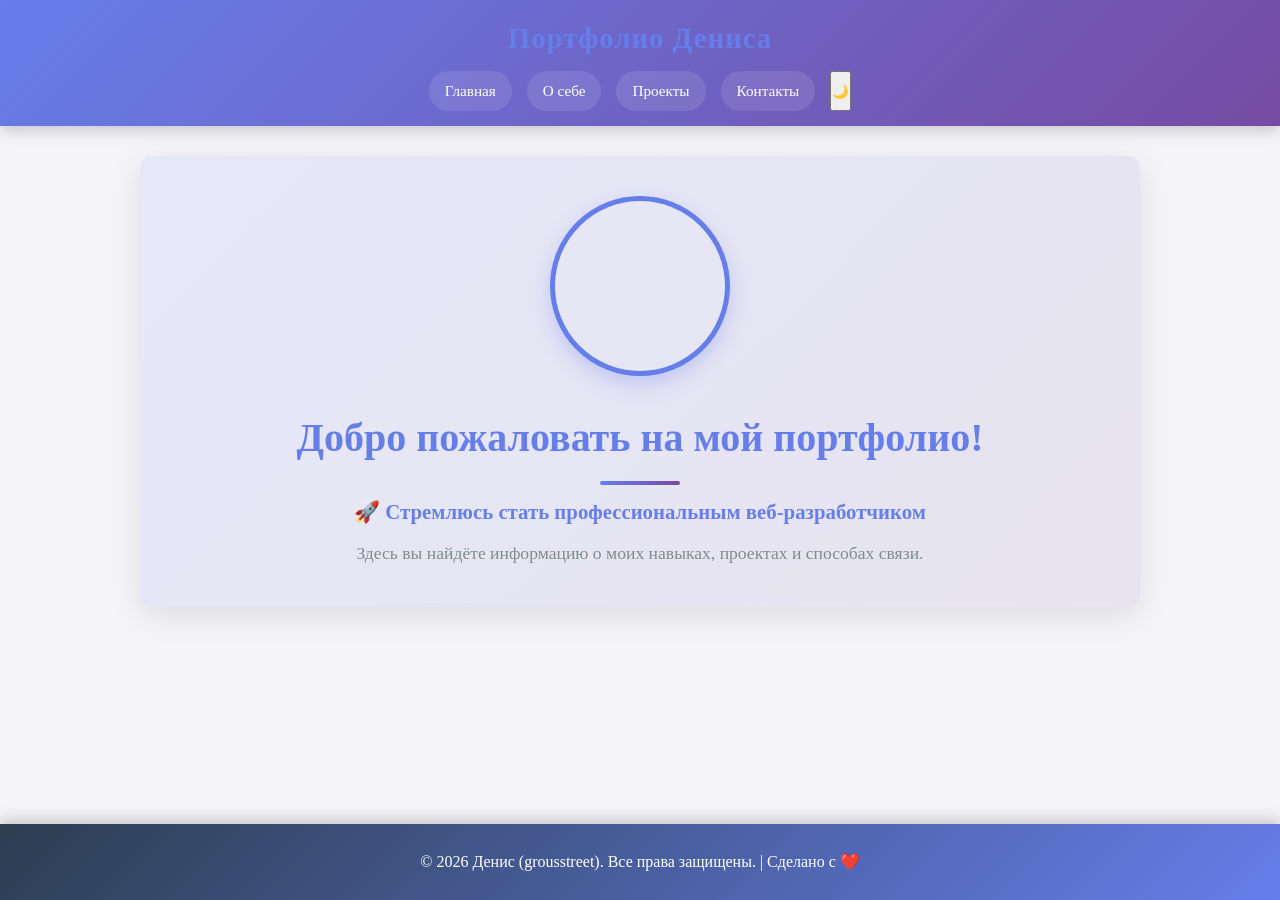
==== index.html @ 1c86e472 "Update index.html" ====
<!DOCTYPE html>
<html lang="ru">
<head>
    <meta charset="UTF-8">
    <meta name="viewport" content="width=device-width, initial-scale=1.0">
    <title>Портфолио Дениса — Главная</title>
    <link rel="stylesheet" href="style.css">
</head>
<body>
    <header>
        <h1>Портфолио Дениса</h1>
        <nav>
            <a href="index.html">Главная</a>
            <a href="about.html">О себе</a>
            <a href="projects.html">Проекты</a>
            <a href="contact.html">Контакты</a>
            <button id="theme-toggle" class="theme-btn">🌙</button>
        </nav>
    </header>

    <main>
        <section id="greeting" class="greeting-section">
            <div class="greeting-content">
                <div class="avatar-wrapper">
                    <div class="tenor-gif-embed" data-postid="26255427" data-share-method="host" data-aspect-ratio="0.884375" data-width="100%"></div>
                </div>
                <script type="text/javascript" async src="https://tenor.com/embed.js"></script>
                <div class="greeting-text">
                    <h2>Добро пожаловать на мой портфолио!</h2>
                    <p class="slogan">🚀 Стремлюсь стать профессиональным веб-разработчиком</p>
                    <p class="subtitle">Здесь вы найдёте информацию о моих навыках, проектах и способах связи.</p>
                </div>
            </div>
        </section>
    </main>

    <footer>
        <p>&copy; 2026 Денис (grousstreet). Все права защищены. | Сделано с ❤️</p>
    </footer>

    <script src="script.js" defer></script>
</body>
</html>
---- style.css ----
/* ===== ОСНОВНЫЕ СТИЛИ ===== */
* {
    margin: 0;
    padding: 0;
    box-sizing: border-box;
}

body {
    background-color: #f4f4f9;
    font-family: 'Segoe UI', Tahoma, Geneva, Verdana, sans-seriff;
    line-height: 1.6;
    min-height: 100vh;
    display: flex;
    flex-direction: column;
}

main {
    flex: 1;
    padding-bottom: 100px;
}

/* ===== ЗАГОЛОВОК И НАВИГАЦИЯ ===== */
header {
    background: linear-gradient(135deg, #667eea 0%, #764ba2 100%);
    color: white;
    padding: 15px 20px;
    box-shadow: 0 4px 15px rgba(0, 0, 0, 0.2);
    position: sticky;
    top: 0;
    z-index: 100;
}

header h1 {
    font-size: 1.8em;
    margin-bottom: 10px;
    text-align: center;
    font-weight: 700;
    letter-spacing: 1px;
}

nav {
    display: flex;
    justify-content: center;
    flex-wrap: wrap;
    gap: 15px;
}

nav a {
    color: white;
    text-decoration: none;
    padding: 8px 16px;
    border-radius: 25px;
    transition: all 0.3s ease;
    font-weight: 500;
    font-size: 0.95em ;
    background-color: rgba(255, 255, 255, 0.1);
}

nav a:hover {
    background-color: rgba(255, 255, 255, 0.3);
    transform: translateY(-2px);
    box-shadow: 0 4px 12px rgba(0, 0, 0, 0.2);
}

/* ===== ЗАГОЛОВКИ ===== */
h1, h2 {
    color: #667eea;
    margin-bottom: 20px;
    font-weight: 700;
}

h2 {
    font-size: 2em;
    text-align: center;
    margin-top: 40px;
    margin-bottom: 30px;
    position: relative;
    padding-bottom: 15px;
}

h2::after {
    content: '';
    position: absolute;
    bottom: 0;
    left: 50%;
    transform: translateX(-50%);
    width: 80px;
    height: 4px;
    background: linear-gradient(90deg, #667eea, #764ba2);
    border-radius: 2px;
}

h3 {
    color: #764ba2;
    margin-bottom: 10px;
    font-size: 1.2em;
}

/* ===== РАЗДЕЛЫ ===== */
section {
    margin: 30px auto;
    padding: 40px;
    background-color: white;
    border-radius: 12px;
    box-shadow: 0 8px 32px rgba(0, 0, 0, 0.1);
    width: 90%;
    max-width: 1000px;
    transition: transform 0.3s ease, box-shadow 0.3s ease;
}

section:hover {
    transform: translateY(-5px);
    box-shadow: 0 12px 40px rgba(0, 0, 0, 0.15);
}

/* ===== ПРИВЕТСТВИЕ ===== */
.greeting-section {
    background: linear-gradient(135deg, rgba(102, 126, 234, 0.1) 0%, rgba(118, 75, 162, 0.1) 100%);
    text-align: center;
}

.greeting-content {
    display: flex;
    flex-direction: column;
    align-items: center;
    gap: 30px;
}

.avatar-wrapper {
    width: 180px;
    height: 180px;
    border-radius: 50%;
    overflow: hidden;
    border: 5px solid #667eea;
    box-shadow: 0 8px 20px rgba(102, 126, 234, 0.3);
}

.avatar-wrapper iframe {
    width: 100% !important;
    height: 100% !important;
}

.greeting-text h2 {
    font-size: 2.5em;
    margin: 0;
}

.slogan {
    font-size: 1.3em;
    color: #667eea;
    font-weight: 600;
    margin: 10px 0;
}

.subtitle {
    font-size: 1.1em;
    color: #7f8c8d;
    margin-top: 10px;
}

/* ===== О СЕБЕ ===== */
.about-content {
    display: flex;
    flex-wrap: wrap;
    jusify-content: center;
    align-items: scratch;
    gap: 20px;
    margin-top: 20px;
}

.bio-card {
    background: linear-gradient(135deg, #f5f7fa 0%, #c3cfe2 100%);
    padding: 25px;
    border-radius: 10px;
    border-left: 4px solid #667eea;
    transition: all 0.3s ease;
    width: 300px;
}

.bio-card:hover {
    transform: translateY(-5px);
    box-shadow: 0 8px 20px rgba(102, 126, 234, 0.2);
}

.bio-card h3 {
    margin-bottom: 15px;
    color: #667eea;
}

.bio-card p {
    color: #2c3e50;
    line-height: 1.8;
}

/* ===== НАВЫКИ ===== */
.skills-container {
    display: grid;
    grid-template-columns: 1fr 1fr;
    gap: 40px;
    margin-top: 20px;
}

.skills-group h3 {
    margin-bottom: 25px;
    font-size: 1.3em;
}

.skills-list {
    list-style: none;
}

.skills-list li {
    margin-bottom: 25px;
}

.skill-name {
    display: flex;
    justify-content: space-between;
    margin-bottom: 8px;
    font-weight: 600;
    color: #2c3e50;
}

.skill-bar {
    width: 100%;
    height: 10px;
    background-color: #ecf0f1;
    border-radius: 10px;
    overflow: hidden;
}

.skill-progress {
    height: 100%;
    background: linear-gradient(90deg, #667eea, #764ba2);
    border-radius: 10px;
    transition: width 0.5s ease;
}

.soft-skills {
    list-style: none;
    columns: 2;
    column-gap: 20px;
}

.soft-skills li {
    margin-bottom: 15px;
    font-size: 1.05em;
    color: #2c3e50;
    padding: 10px;
    background-color: #f8f9fa;
    border-radius: 8px;
    transition: all 0.3s ease;
}

.soft-skills li:hover {
    background-color: #667eea;
    color: white;
    transform: translateX(5px);
}

/* ===== ПРОЕКТЫ ===== */
.projects-container {
    display: grid;
    grid-template-columns: repeat(auto-fit, minmax(300px, 1fr));
    gap: 25px;
    margin-top: 20px;
}

.project-card {
    background: linear-gradient(135deg, #667eea 0%, #764ba2 100%);
    padding: 30px;
    border-radius: 12px;
    color: white;
    transition: all 0.3s ease;
    border: 2px solid transparent;
}

.project-card:hover {
    transform: translateY(-8px);
    box-shadow: 0 12px 30px rgba(102, 126, 234, 0.4);
}

.project-card h3 {
    color: white;
    margin-bottom: 15px;
    font-size: 1.3em;
}

.project-card p {
    color: rgba(255, 255, 255, 0.9);
    line-height: 1.8;
    margin-bottom: 10px;
}

.project-tech {
    font-size: 0.9em;
    color: rgba(255, 255, 255, 0.7);
    margin-top: 15px;
    padding-top: 15px;
    border-top: 1px solid rgba(255, 255, 255, 0.3);
}

.coming-soon {
    background: linear-gradient(135deg, #95a5a6 0%, #7f8c8d 100%);
    opacity: 0.8;
}

/* ===== ДОСТИЖЕНИЯ ===== */
.achievements-list {
    display: grid;
    grid-template-columns: repeat(auto-fit, minmax(250px, 1fr));
    gap: 20px;
    margin-top: 20px;
}

.achievement {
    display: flex;
    align-items: center;
    gap: 15px;
    padding: 20px;
    background: linear-gradient(135deg, #f5f7fa 0%, #c3cfe2 100%);
    border-radius: 10px;
    transition: all 0.3s ease;
    border-left: 4px solid #667eea;
}

.achievement:hover {
    transform: translateX(10px);
    box-shadow: 0 8px 20px rgba(102, 126, 234, 0.2);
}

.achievement-icon {
    font-size: 2.5em;
    min-width: 50px;
}

.achievement p {
    color: #2c3e50;
    font-weight: 500;
}

/* ===== КОНТАКТ�� ===== */
.contacts-container {
    display: flex;
    justify-content: center;
    gap: 20px;
    flex-wrap: wrap;
    margin-top: 30px;
}

.contact-link {
    display: flex;
    align-items: center;
    gap: 10px;
    padding: 15px 30px;
    border-radius: 50px;
    text-decoration: none;
    font-weight: 600;
    transition: all 0.3s ease;
    border: 2px solid;
    font-size: 1.05em;
}

.contact-link.email {
    background-color: #3498db;
    color: white;
    border-color: #3498db;
}

.contact-link.email:hover {
    transform: translateY(-3px);
    box-shadow: 0 8px 20px rgba(52, 152, 219, 0.3);
    background-color: #2980b9;
}

.contact-link.telegram {
    background-color: #1abc9c;
    color: white;
    border-color: #1abc9c;
}

.contact-link.telegram:hover {
    transform: translateY(-3px);
    box-shadow: 0 8px 20px rgba(26, 188, 156, 0.3);
    background-color: #16a085;
}

.contact-link.github {
    background-color: #2c3e50;
    color: white;
    border-color: #2c3e50;
}

.contact-link.github:hover {
    transform: translateY(-3px);
    box-shadow: 0 8px 20px rgba(44, 62, 80, 0.3);
    background-color: #1a252f;
}

.contact-icon {
    font-size: 1.3em;
}

/* ===== FOOTER ===== */
footer {
    background: linear-gradient(135deg, #2c3e50 0%, #667eea 100%);
    color: white;
    text-align: center;
    padding: 25px;
    position: fixed;
    width: 100%;
    bottom: 0;
    box-shadow: 0 -4px 15px rgba(0, 0, 0, 0.2);
    font-weight: 500;
}

footer p {
    margin: 0;
}

/* ===== АДАПТИВНОСТЬ ===== */
@media (max-width: 768px) {
    header h1 {
        font-size: 1.8em;
    }

    nav {
        gap: 10px;
    }

    nav a {
        padding: 8px 15px;
        font-size: 0.9em;
    }

    section {
        margin: 20px auto;
        padding: 25px;
        width: 95%;
    }

    .skills-container {
        grid-template-columns: 1fr;
    }

    .soft-skills {
        columns: 1;
    }

    h2 {
        font-size: 1.5em;
    }

    .avatar {
        width: 150px;
        height: 150px;
    }

    .greeting-text h2 {
        font-size: 1.8em;
    }

    .slogan {
        font-size: 1.1em;
    }

    main {
        padding-bottom: 120px;
    }
}

@media (max-width: 480px) {
    body {
        font-size: 14px;
    }

    header {
        padding: 20px 10px;
    }

    header h1 {
        font-size: 1.5em;
    }

    nav {
        flex-direction: column;
        align-items: stretch;
    }

    nav a {
        text-align: center;
    }

    section {
        padding: 20px;
        margin: 15px auto;
    }

    .greeting-text h2 {
        font-size: 1.5em;
    }

    .contact-link {
        padding: 12px 20px;
        font-size: 1em;
    }

    .about-content {
        grid-template-columns: 1fr;
    }

    main {
        padding-bottom: 140px;
    }

    footer {
        padding: 20px 10px;
        font-size: 0.9em;
    }
}
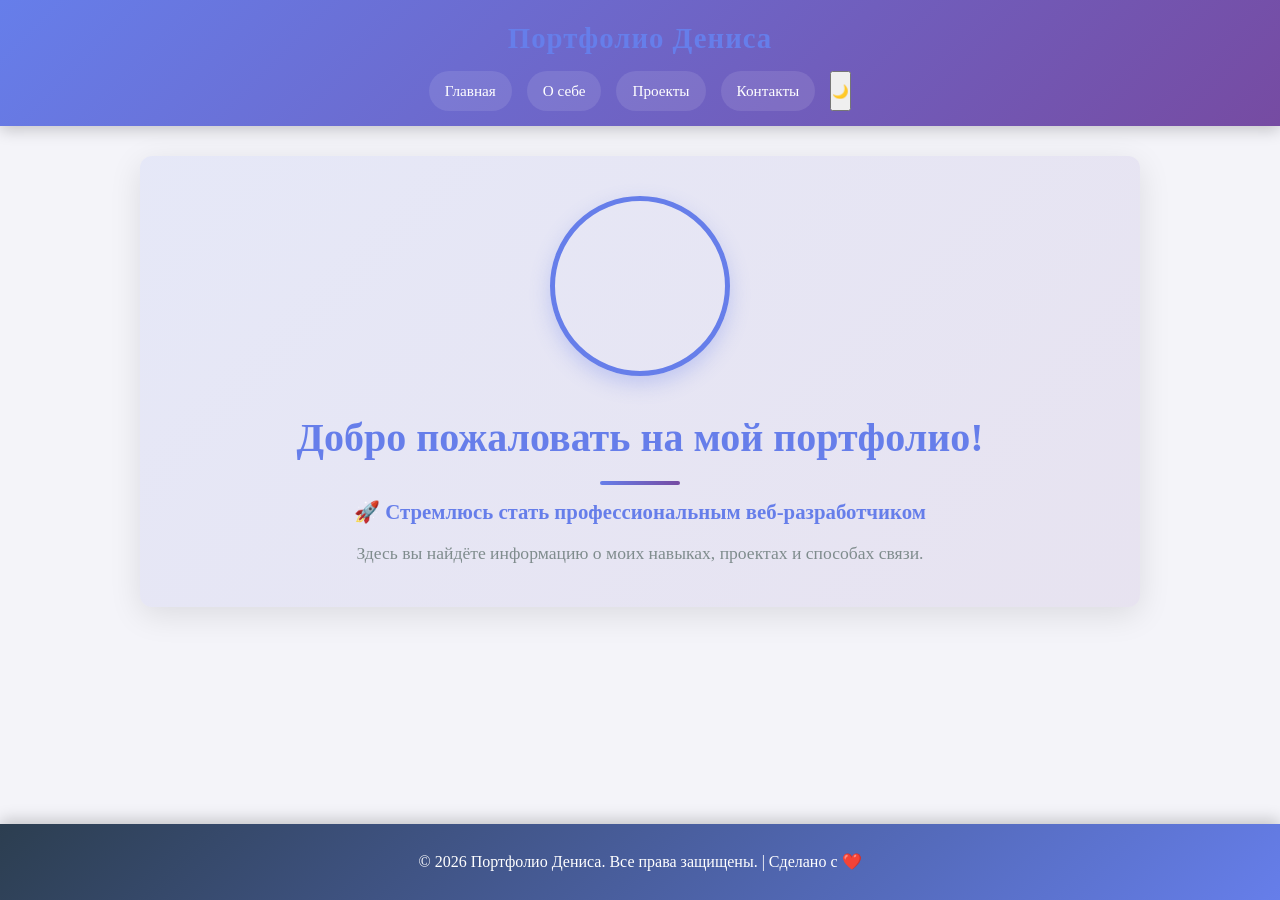
==== commit 22ae02d1: "Update index.html" ====
--- a/index.html
+++ b/index.html
@@ -35,7 +35,7 @@
     </main>
 
     <footer>
-        <p>&copy; 2026 Денис (grousstreet). Все права защищены. | Сделано с ❤️</p>
+        <p>&copy; 2026 Портфолио Дениса. Все права защищены. | Сделано с ❤️</p>
     </footer>
 
     <script src="script.js" defer></script>
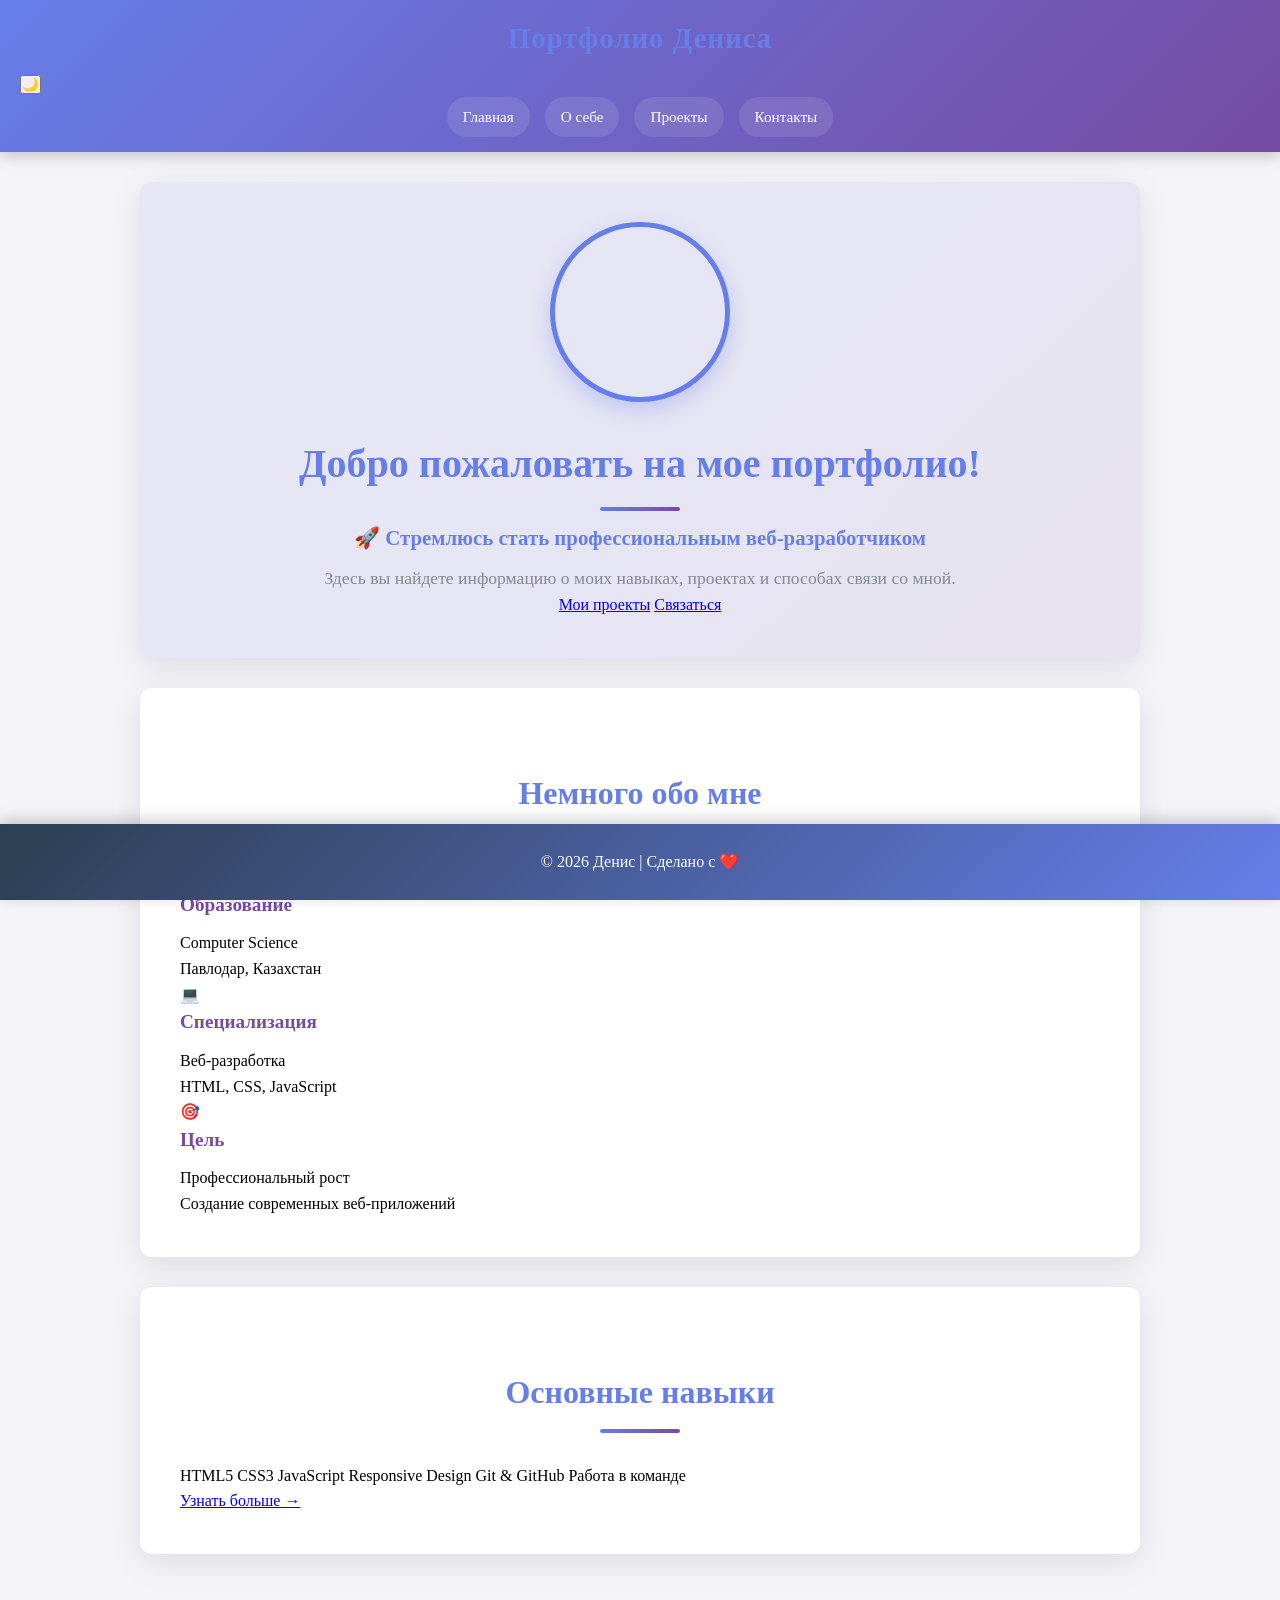
==== commit d79a9f3e: "Update index.html" ====
--- a/index.html
+++ b/index.html
@@ -3,41 +3,91 @@
 <head>
     <meta charset="UTF-8">
     <meta name="viewport" content="width=device-width, initial-scale=1.0">
-    <title>Портфолио Дениса — Главная</title>
+    <title>Портфолио Дениса - Главная</title>
     <link rel="stylesheet" href="style.css">
 </head>
 <body>
     <header>
-        <h1>Портфолио Дениса</h1>
+        <div class="header-content">
+            <h1>Портфолио Дениса</h1>
+            <button class="theme-toggle" id="themeToggle" aria-label="Переключить тему">
+                <span class="theme-icon">🌙</span>
+            </button>
+        </div>
         <nav>
-            <a href="index.html">Главная</a>
+            <a href="index.html" class="active">Главная</a>
             <a href="about.html">О себе</a>
             <a href="projects.html">Проекты</a>
             <a href="contact.html">Контакты</a>
-            <button id="theme-toggle" class="theme-btn">🌙</button>
         </nav>
     </header>
 
     <main>
-        <section id="greeting" class="greeting-section">
+        <section class="greeting-section">
             <div class="greeting-content">
-                <div class="avatar-wrapper">
-                    <div class="tenor-gif-embed" data-postid="26255427" data-share-method="host" data-aspect-ratio="0.884375" data-width="100%"></div>
+                <div class="avatar-wrapper animate-fade-in">
+                    <div class="tenor-gif-embed"
+                        data-postid="26255427"
+                        data-share-method="host"
+                        data-aspect-ratio="0.884375"
+                        data-width="100%">
+                    </div>
                 </div>
                 <script type="text/javascript" async src="https://tenor.com/embed.js"></script>
-                <div class="greeting-text">
-                    <h2>Добро пожаловать на мой портфолио!</h2>
+                <div class="greeting-text animate-slide-up">
+                    <h2>Добро пожаловать на мое портфолио!</h2>
                     <p class="slogan">🚀 Стремлюсь стать профессиональным веб-разработчиком</p>
-                    <p class="subtitle">Здесь вы найдёте информацию о моих навыках, проектах и способах связи.</p>
+                    <p class="subtitle">Здесь вы найдете информацию о моих навыках, проектах и способах связи со мной.</p>
+                    <div class="cta-buttons">
+                        <a href="projects.html" class="btn btn-primary">Мои проекты</a>
+                        <a href="contact.html" class="btn btn-secondary">Связаться</a>
+                    </div>
                 </div>
             </div>
+        </section>
+
+        <section class="highlights-section">
+            <h2>Немного обо мне</h2>
+            <div class="highlights-grid">
+                <div class="highlight-card animate-fade-in" style="animation-delay: 0.1s">
+                    <div class="highlight-icon">🎓</div>
+                    <h3>Образование</h3>
+                    <p>Computer Science</p>
+                    <p class="highlight-detail">Павлодар, Казахстан</p>
+                </div>
+                <div class="highlight-card animate-fade-in" style="animation-delay: 0.2s">
+                    <div class="highlight-icon">💻</div>
+                    <h3>Специализация</h3>
+                    <p>Веб-разработка</p>
+                    <p class="highlight-detail">HTML, CSS, JavaScript</p>
+                </div>
+                <div class="highlight-card animate-fade-in" style="animation-delay: 0.3s">
+                    <div class="highlight-icon">🎯</div>
+                    <h3>Цель</h3>
+                    <p>Профессиональный рост</p>
+                    <p class="highlight-detail">Создание современных веб-приложений</p>
+                </div>
+            </div>
+        </section>
+
+        <section class="skills-preview">
+            <h2>Основные навыки</h2>
+            <div class="skills-tags">
+                <span class="skill-tag">HTML5</span>
+                <span class="skill-tag">CSS3</span>
+                <span class="skill-tag">JavaScript</span>
+                <span class="skill-tag">Responsive Design</span>
+                <span class="skill-tag">Git & GitHub</span>
+                <span class="skill-tag">Работа в команде</span>
+            </div>
+            <a href="about.html" class="link-more">Узнать больше →</a>
         </section>
     </main>
 
     <footer>
-        <p>&copy; 2026 Портфолио Дениса. Все права защищены. | Сделано с ❤️</p>
+        <p>&copy; 2026 Денис | Сделано с ❤️</p>
     </footer>
 
-    <script src="script.js" defer></script>
+    <script src="script.js"></script>
 </body>
 </html>
--- a/style.css
+++ b/style.css
@@ -339,7 +339,7 @@
     font-weight: 500;
 }
 
-/* ===== КОНТАКТ�� ===== */
+/* ===== КОНТАКТЫ ===== */
 .contacts-container {
     display: flex;
     justify-content: center;
@@ -418,6 +418,94 @@
     margin: 0;
 }
 
+/* =====ТЁМНАЯ ТЕМА ===== */
+body.dark {
+    background-color: #0f172a;
+    color: #e2e8f0;
+}
+
+body.dark header {
+    background: linear-gradient(135deg, #1e2937 0%, #0f172a 100%);
+}
+
+body.dark h1, body.dark h2 { color: #60a5fa; }
+body.dark h3 { color: #93c5fd; }
+
+body.dark section {
+    background-color: #1e2937;
+    box-shadow: 0 8px 32px rgba(0, 0, 0, 0.5);
+}
+
+body.dark .greeting-section {
+    background: linear-gradient(135deg, rgba(30,41,55,0.95), rgba(15,23,42,0.95));
+}
+
+/* Карточки */
+body.dark .bio-card,
+body.dark .achievement,
+body.dark .project-card,
+body.dark .coming-soon {
+    background: linear-gradient(135deg, #1e2937 0%, #334155 100%) !important;
+    color: #e2e8f0 !important;
+    border-left-color: #60a5fa;
+}
+
+/* ВЕСЬ текст принудительно */
+body.dark p,
+body.dark li,
+body.dark .skill-name,
+body.dark .project-tech,
+body.dark .subtitle,
+body.dark .greeting-text p,
+body.dark .bio-card p,
+body.dark .achievement p {
+    color: #e2e8f0 !important;
+}
+
+/* === МЯГКИЕ НАВЫКИ (главная проблема) === */
+body.dark .soft-skills li {
+    background-color: #334155 !important;
+    color: #e2e8f0 !important;
+    box-shadow: 0 2px 8px rgba(0, 0, 0, 0.3);
+}
+
+body.dark .soft-skills li:hover {
+    background-color: #3b82f6 !important;
+    color: #ffffff !important;
+    transform: translateX(5px);
+}
+
+/* Прогресс-бары */
+body.dark .skill-bar { background-color: #334155 !important; }
+body.dark .skill-progress {
+    background: linear-gradient(90deg, #60a5fa, #3b82f6) !important;
+}
+
+/* Форма контактов */
+body.dark .contact-form input,
+body.dark .contact-form textarea {
+    background-color: #1e2937 !important;
+    color: #e2e8f0 !important;
+    border-color: #475569 !important;
+}
+body.dark .contact-form input::placeholder,
+body.dark .contact-form textarea::placeholder {
+    color: #94a3b8 !important;
+}
+
+/* Навбар и кнопка темы */
+body.dark nav a {
+    background-color: rgba(255,255,255,0.08) !important;
+    color: #e2e8f0 !important;
+}
+body.dark nav a:hover {
+    background-color: rgba(255,255,255,0.15) !important;
+}
+body.dark .theme-btn {
+    background: rgba(255,255,255,0.1) !important;
+    color: #e2e8f0 !important;
+}
+
 /* ===== АДАПТИВНОСТЬ ===== */
 @media (max-width: 768px) {
     header h1 {
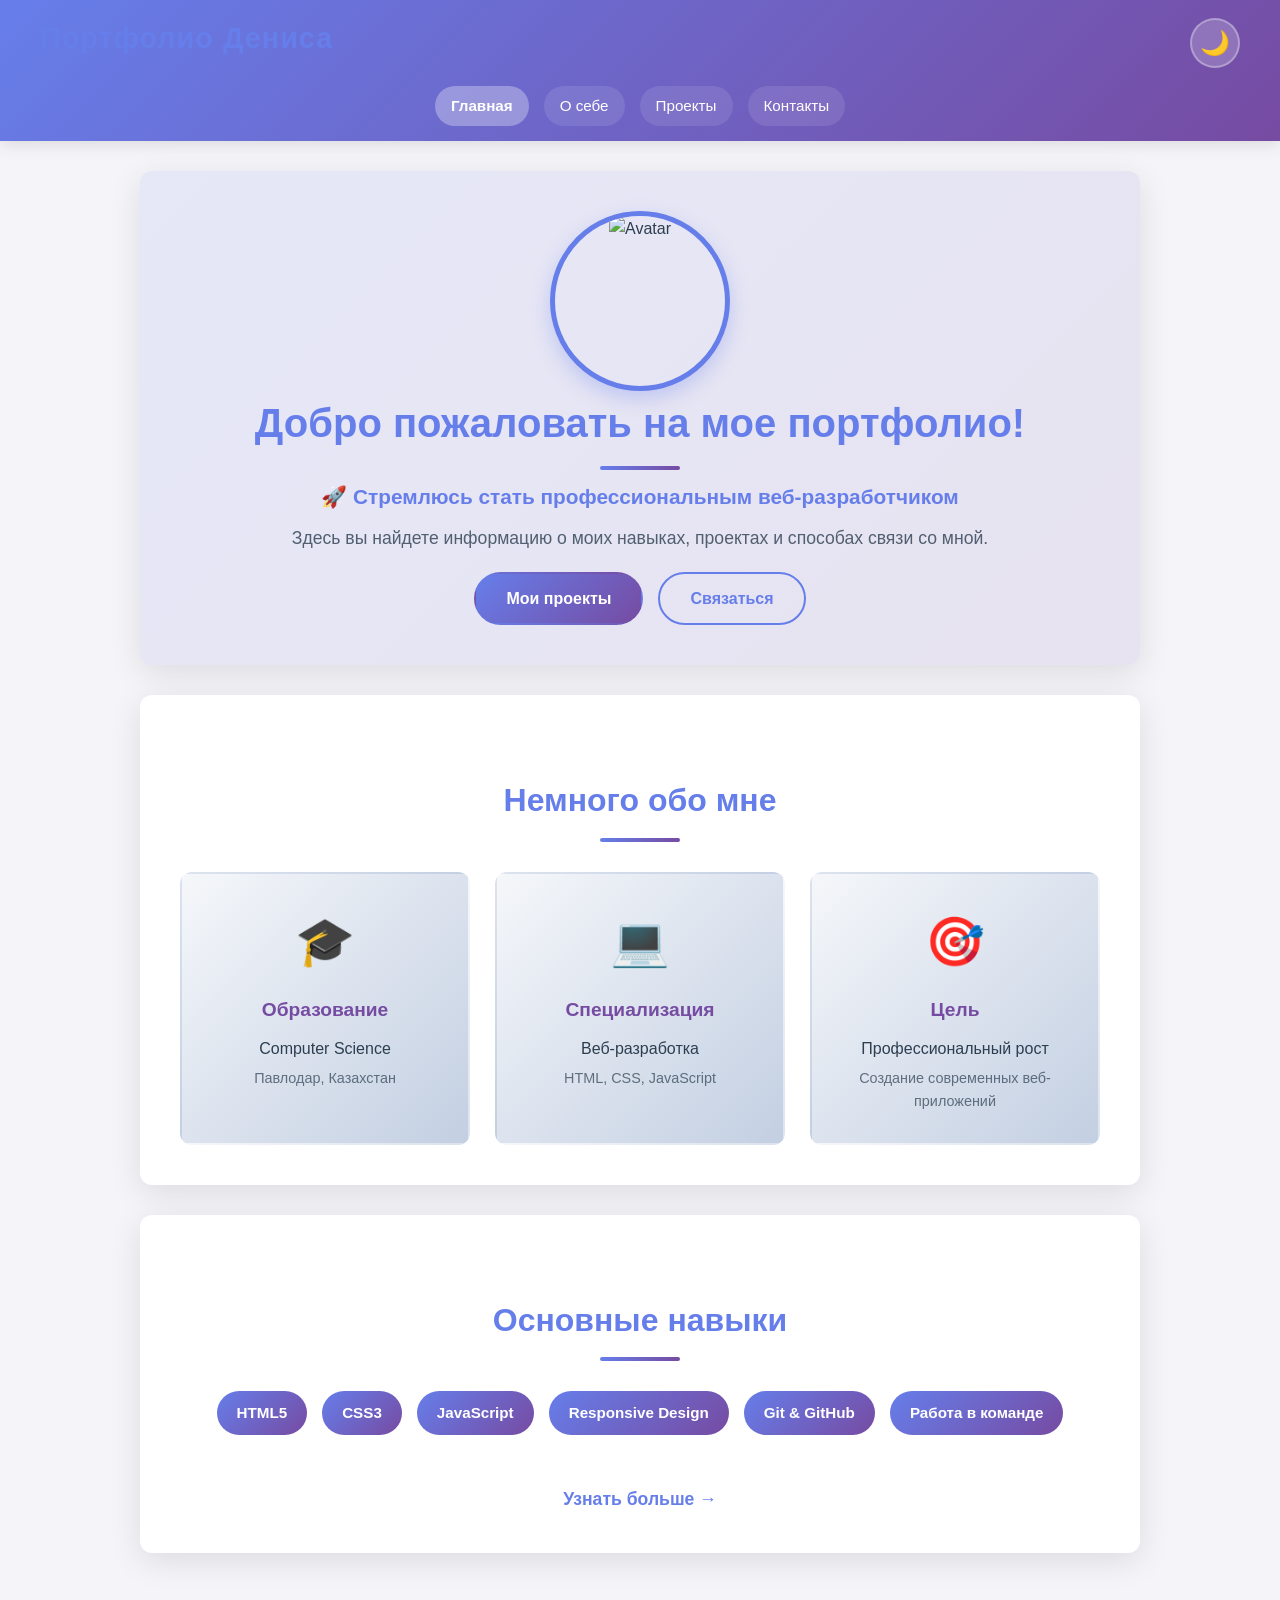
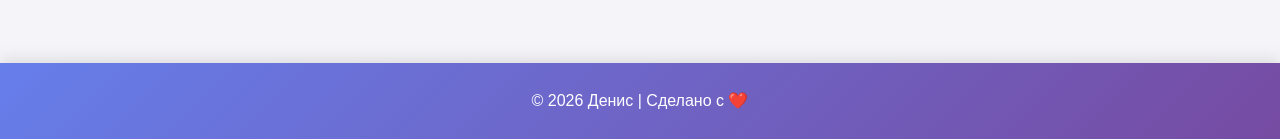
==== commit b104153d: "Update index.html" ====
--- a/index.html
+++ b/index.html
@@ -26,11 +26,9 @@
         <section class="greeting-section">
             <div class="greeting-content">
                 <div class="avatar-wrapper animate-fade-in">
-                    <div class="tenor-gif-embed"
-                        data-postid="26255427"
-                        data-share-method="host"
-                        data-aspect-ratio="0.884375"
-                        data-width="100%">
+                    <img src="https://media1.tenor.com/m/xwKvSU1YrKIAAAAC/smile.gif"
+                        alt="Avatar"
+                        class="avatar-gif">
                     </div>
                 </div>
                 <script type="text/javascript" async src="https://tenor.com/embed.js"></script>
--- a/style.css
+++ b/style.css
@@ -1,3 +1,32 @@
+/* ===== CSS ПЕРЕМЕННЫЕ ДЛЯ ТЕМ ===== */
+:root {
+    /* Светлая тема */
+    --bg-color: #f4f4f9;
+    --text-color: #2c3e50;
+    --header-bg: linear-gradient(135deg, #667eea 0%, #764ba2 100%);
+    --card-bg: #ffffff;
+    --card-shadow: rgba(0, 0, 0, 0.1);
+    --border-color: #e1e8ed;
+    --accent-color: #667eea;
+    --accent-secondary: #764ba2;
+    --input-bg: #f8f9fa;
+    --input-border: #e1e8ed;
+}
+
+[data-theme="dark"] {
+    /* Темная тема */
+    --bg-color: #1a1a2e;
+    --text-color: #eee;
+    --header-bg: linear-gradient(135deg, #0f0c29 0%, #302b63 50%, #24243e 100%);
+    --card-bg: #16213e;
+    --card-shadow: rgba(0, 0, 0, 0.3);
+    --border-color: #2a2a4e;
+    --accent-color: #667eea;
+    --accent-secondary: #764ba2;
+    --input-bg: #0f0f1e;
+    --input-border: #2a2a4e;
+}
+
 /* ===== ОСНОВНЫЕ СТИЛИ ===== */
 * {
     margin: 0;
@@ -6,28 +35,38 @@
 }
 
 body {
-    background-color: #f4f4f9;
-    font-family: 'Segoe UI', Tahoma, Geneva, Verdana, sans-seriff;
+    background-color: var(--bg-color);
+    color: var(--text-color);
+    font-family: 'Segoe UI', Tahoma, Geneva, Verdana, sans-serif;
     line-height: 1.6;
     min-height: 100vh;
     display: flex;
     flex-direction: column;
+    transition: background-color 0.3s ease, color 0.3s ease;
 }
 
 main {
     flex: 1;
-    padding-bottom: 100px;
+    padding-bottom: 80px;
 }
 
 /* ===== ЗАГОЛОВОК И НАВИГАЦИЯ ===== */
 header {
-    background: linear-gradient(135deg, #667eea 0%, #764ba2 100%);
+    background: var(--header-bg);
     color: white;
     padding: 15px 20px;
-    box-shadow: 0 4px 15px rgba(0, 0, 0, 0.2);
+    box-shadow: 0 4px 15px var(--card-shadow);
     position: sticky;
     top: 0;
     z-index: 100;
+}
+
+.header-content {
+    display: flex;
+    justify-content: space-between;
+    align-items: center;
+    max-width: 1200px;
+    margin: 0 auto;
 }
 
 header h1 {
@@ -38,11 +77,36 @@
     letter-spacing: 1px;
 }
 
+/* Кнопка переключения темы */
+.theme-toggle {
+    background: rgba(255, 255, 255, 0.2);
+    border: 2px solid rgba(255, 255, 255, 0.3);
+    border-radius: 50%;
+    width: 50px;
+    height: 50px;
+    display: flex;
+    align-items: center;
+    justify-content: center;
+    cursor: pointer;
+    transition: all 0.3s ease;
+    font-size: 1.5em;
+}
+
+.theme-toggle:hover {
+    background: rgba(255, 255, 255, 0.3);
+    transform: scale(1.1) rotate(20deg);
+}
+
+.theme-toggle:active {
+    transform: scale(0.95) rotate(20deg);
+}
+
 nav {
     display: flex;
     justify-content: center;
     flex-wrap: wrap;
     gap: 15px;
+    margin-top: 15px;
 }
 
 nav a {
@@ -52,8 +116,28 @@
     border-radius: 25px;
     transition: all 0.3s ease;
     font-weight: 500;
-    font-size: 0.95em ;
+    font-size: 0.95em;
     background-color: rgba(255, 255, 255, 0.1);
+    position: relative;
+    overflow: hidden;
+}
+
+nav a::before {
+    content: '';
+    position: absolute;
+    top: 50%;
+    left: 50%;
+    width: 0;
+    height: 0;
+    border-radius: 50%;
+    background: rgba(255, 255, 255, 0.2);
+    transform: translate(-50%, -50%);
+    transition: width 0.4s, height 0.4s;
+}
+
+nav a:hover::before {
+    width: 300px;
+    height: 300px;
 }
 
 nav a:hover {
@@ -62,9 +146,50 @@
     box-shadow: 0 4px 12px rgba(0, 0, 0, 0.2);
 }
 
+nav a.active {
+    background-color: rgba(255, 255, 255, 0.3);
+    font-weight: 600;
+}
+
+/* ===== КНОПКИ ===== */
+.btn {
+    display: inline-block;
+    padding: 12px 30px;
+    border-radius: 30px;
+    text-decoration: none;
+    font-weight: 600;
+    transition: all 0.3s ease;
+    border: 2px solid;
+    cursor: pointer;
+    font-size: 1em;
+}
+
+.btn-primary {
+    background: linear-gradient(135deg, var(--accent-color), var(--accent-secondary));
+    color: white;
+    border-color: transparent;
+}
+
+.btn-primary:hover {
+    transform: translateY(-3px);
+    box-shadow: 0 10px 25px rgba(102, 126, 234, 0.3);
+}
+
+.btn-secondary {
+    background: transparent;
+    color: var(--accent-color);
+    border-color: var(--accent-color);
+}
+
+.btn-secondary:hover {
+    background: var(--accent-color);
+    color: white;
+    transform: translateY(-3px);
+}
+
 /* ===== ЗАГОЛОВКИ ===== */
 h1, h2 {
-    color: #667eea;
+    color: var(--accent-color);
     margin-bottom: 20px;
     font-weight: 700;
 }
@@ -86,12 +211,12 @@
     transform: translateX(-50%);
     width: 80px;
     height: 4px;
-    background: linear-gradient(90deg, #667eea, #764ba2);
+    background: linear-gradient(90deg, var(--accent-color), var(--accent-secondary));
     border-radius: 2px;
 }
 
 h3 {
-    color: #764ba2;
+    color: var(--accent-secondary);
     margin-bottom: 10px;
     font-size: 1.2em;
 }
@@ -100,17 +225,17 @@
 section {
     margin: 30px auto;
     padding: 40px;
-    background-color: white;
+    background-color: var(--card-bg);
     border-radius: 12px;
-    box-shadow: 0 8px 32px rgba(0, 0, 0, 0.1);
+    box-shadow: 0 8px 32px var(--card-shadow);
     width: 90%;
     max-width: 1000px;
-    transition: transform 0.3s ease, box-shadow 0.3s ease;
+    transition: all 0.3s ease;
 }
 
 section:hover {
     transform: translateY(-5px);
-    box-shadow: 0 12px 40px rgba(0, 0, 0, 0.15);
+    box-shadow: 0 12px 40px var(--card-shadow);
 }
 
 /* ===== ПРИВЕТСТВИЕ ===== */
@@ -131,8 +256,13 @@
     height: 180px;
     border-radius: 50%;
     overflow: hidden;
-    border: 5px solid #667eea;
+    border: 5px solid var(--accent-color);
     box-shadow: 0 8px 20px rgba(102, 126, 234, 0.3);
+    transition: transform 0.3s ease;
+}
+
+.avatar-wrapper:hover {
+    transform: scale(1.05) rotate(5deg);
 }
 
 .avatar-wrapper iframe {
@@ -147,23 +277,110 @@
 
 .slogan {
     font-size: 1.3em;
-    color: #667eea;
+    color: var(--accent-color);
     font-weight: 600;
     margin: 10px 0;
 }
 
 .subtitle {
     font-size: 1.1em;
-    color: #7f8c8d;
+    color: var(--text-color);
+    opacity: 0.8;
     margin-top: 10px;
+}
+
+.cta-buttons {
+    display: flex;
+    gap: 15px;
+    margin-top: 20px;
+    flex-wrap: wrap;
+    justify-content: center;
+}
+
+/* ===== HIGHLIGHTS (Главная) ===== */
+.highlights-grid {
+    display: grid;
+    grid-template-columns: repeat(auto-fit, minmax(250px, 1fr));
+    gap: 25px;
+    margin-top: 20px;
+}
+
+.highlight-card {
+    background: linear-gradient(135deg, #f5f7fa 0%, #c3cfe2 100%);
+    padding: 30px;
+    border-radius: 12px;
+    text-align: center;
+    transition: all 0.3s ease;
+    border: 2px solid transparent;
+}
+
+[data-theme="dark"] .highlight-card {
+    background: linear-gradient(135deg, #1e1e2e 0%, #2a2a4e 100%);
+}
+
+.highlight-card:hover {
+    transform: translateY(-10px);
+    border-color: var(--accent-color);
+    box-shadow: 0 15px 35px var(--card-shadow);
+}
+
+.highlight-icon {
+    font-size: 3em;
+    margin-bottom: 15px;
+}
+
+.highlight-detail {
+    font-size: 0.9em;
+    opacity: 0.7;
+    margin-top: 5px;
+}
+
+/* ===== НАВЫКИ ===== */
+.skills-preview {
+    text-align: center;
+}
+
+.skills-tags {
+    display: flex;
+    flex-wrap: wrap;
+    gap: 15px;
+    justify-content: center;
+    margin: 30px 0;
+}
+
+.skill-tag {
+    padding: 10px 20px;
+    background: linear-gradient(135deg, var(--accent-color), var(--accent-secondary));
+    color: white;
+    border-radius: 25px;
+    font-weight: 600;
+    font-size: 0.95em;
+    transition: all 0.3s ease;
+}
+
+.skill-tag:hover {
+    transform: translateY(-5px) scale(1.05);
+    box-shadow: 0 8px 20px rgba(102, 126, 234, 0.3);
+}
+
+.link-more {
+    display: inline-block;
+    margin-top: 20px;
+    color: var(--accent-color);
+    text-decoration: none;
+    font-weight: 600;
+    font-size: 1.1em;
+    transition: all 0.3s ease;
+}
+
+.link-more:hover {
+    transform: translateX(10px);
 }
 
 /* ===== О СЕБЕ ===== */
 .about-content {
-    display: flex;
-    flex-wrap: wrap;
-    jusify-content: center;
-    align-items: scratch;
+    display: grid;
+    grid-template-columns: repeat(auto-fit, minmax(280px, 1fr));
     gap: 20px;
     margin-top: 20px;
 }
@@ -172,9 +389,12 @@
     background: linear-gradient(135deg, #f5f7fa 0%, #c3cfe2 100%);
     padding: 25px;
     border-radius: 10px;
-    border-left: 4px solid #667eea;
-    transition: all 0.3s ease;
-    width: 300px;
+    border-left: 4px solid var(--accent-color);
+    transition: all 0.3s ease;
+}
+
+[data-theme="dark"] .bio-card {
+    background: linear-gradient(135deg, #1e1e2e 0%, #2a2a4e 100%);
 }
 
 .bio-card:hover {
@@ -184,12 +404,48 @@
 
 .bio-card h3 {
     margin-bottom: 15px;
-    color: #667eea;
+    color: var(--accent-color);
 }
 
 .bio-card p {
-    color: #2c3e50;
+    color: var(--text-color);
     line-height: 1.8;
+}
+
+/* ===== ЦЕЛИ ===== */
+.goals-content {
+    display: flex;
+    flex-direction: column;
+    gap: 20px;
+    margin-top: 30px;
+}
+
+.goal-item {
+    display: flex;
+    align-items: flex-start;
+    gap: 20px;
+    padding: 25px;
+    background: var(--input-bg);
+    border-radius: 12px;
+    border-left: 4px solid var(--accent-color);
+    transition: all 0.3s ease;
+}
+
+.goal-item:hover {
+    transform: translateX(10px);
+    box-shadow: 0 8px 20px var(--card-shadow);
+}
+
+.goal-number {
+    font-size: 3em;
+    font-weight: 700;
+    color: var(--accent-color);
+    opacity: 0.3;
+    line-height: 1;
+}
+
+.goal-text h3 {
+    margin-bottom: 10px;
 }
 
 /* ===== НАВЫКИ ===== */
@@ -218,91 +474,193 @@
     justify-content: space-between;
     margin-bottom: 8px;
     font-weight: 600;
-    color: #2c3e50;
+    color: var(--text-color);
+}
+
+.skill-percent {
+    font-size: 0.9em;
+    color: var(--accent-color);
+    font-weight: 600;
 }
 
 .skill-bar {
     width: 100%;
-    height: 10px;
-    background-color: #ecf0f1;
+    height: 12px;
+    background-color: var(--input-bg);
     border-radius: 10px;
     overflow: hidden;
+    position: relative;
 }
 
 .skill-progress {
     height: 100%;
-    background: linear-gradient(90deg, #667eea, #764ba2);
+    background: linear-gradient(90deg, var(--accent-color), var(--accent-secondary));
     border-radius: 10px;
-    transition: width 0.5s ease;
+    transition: width 1s ease;
+    position: relative;
+    animation: progressLoad 2s ease-in-out;
+}
+
+@keyframes progressLoad {
+    from {
+        width: 0 !important;
+    }
 }
 
 .soft-skills {
     list-style: none;
-    columns: 2;
-    column-gap: 20px;
+    display: grid;
+    grid-template-columns: repeat(2, 1fr);
+    gap: 15px;
 }
 
 .soft-skills li {
-    margin-bottom: 15px;
     font-size: 1.05em;
-    color: #2c3e50;
-    padding: 10px;
-    background-color: #f8f9fa;
+    color: var(--text-color);
+    padding: 12px 15px;
+    background-color: var(--input-bg);
     border-radius: 8px;
     transition: all 0.3s ease;
 }
 
 .soft-skills li:hover {
-    background-color: #667eea;
+    background: linear-gradient(135deg, var(--accent-color), var(--accent-secondary));
     color: white;
-    transform: translateX(5px);
+    transform: translateX(5px) scale(1.02);
 }
 
 /* ===== ПРОЕКТЫ ===== */
 .projects-container {
     display: grid;
     grid-template-columns: repeat(auto-fit, minmax(300px, 1fr));
-    gap: 25px;
+    gap: 30px;
     margin-top: 20px;
 }
 
 .project-card {
-    background: linear-gradient(135deg, #667eea 0%, #764ba2 100%);
-    padding: 30px;
+    background: var(--card-bg);
     border-radius: 12px;
-    color: white;
-    transition: all 0.3s ease;
-    border: 2px solid transparent;
+    overflow: hidden;
+    transition: all 0.3s ease;
+    border: 2px solid var(--border-color);
+    display: flex;
+    flex-direction: column;
 }
 
 .project-card:hover {
-    transform: translateY(-8px);
-    box-shadow: 0 12px 30px rgba(102, 126, 234, 0.4);
-}
-
-.project-card h3 {
-    color: white;
+    transform: translateY(-10px);
+    box-shadow: 0 15px 40px var(--card-shadow);
+    border-color: var(--accent-color);
+}
+
+.project-image {
+    height: 200px;
+    background: linear-gradient(135deg, var(--accent-color) 0%, var(--accent-secondary) 100%);
+    position: relative;
+    overflow: hidden;
+}
+
+.project-image::before {
+    content: '💻';
+    position: absolute;
+    top: 50%;
+    left: 50%;
+    transform: translate(-50%, -50%);
+    font-size: 5em;
+    opacity: 0.3;
+}
+
+.project-overlay {
+    position: absolute;
+    top: 15px;
+    right: 15px;
+}
+
+.project-status {
+    padding: 6px 15px;
+    background: rgba(255, 255, 255, 0.9);
+    border-radius: 20px;
+    font-size: 0.85em;
+    font-weight: 600;
+    color: #27ae60;
+}
+
+.project-status.future {
+    color: #f39c12;
+}
+
+.project-content {
+    padding: 25px;
+    flex: 1;
+    display: flex;
+    flex-direction: column;
+}
+
+.project-content h3 {
+    color: var(--text-color);
     margin-bottom: 15px;
     font-size: 1.3em;
 }
 
-.project-card p {
-    color: rgba(255, 255, 255, 0.9);
+.project-content > p {
+    color: var(--text-color);
+    opacity: 0.8;
     line-height: 1.8;
-    margin-bottom: 10px;
+    margin-bottom: 15px;
+    flex: 1;
 }
 
 .project-tech {
-    font-size: 0.9em;
-    color: rgba(255, 255, 255, 0.7);
-    margin-top: 15px;
+    display: flex;
+    flex-wrap: wrap;
+    gap: 8px;
+    margin: 15px 0;
+}
+
+.tech-badge {
+    padding: 5px 12px;
+    background: var(--input-bg);
+    border-radius: 15px;
+    font-size: 0.85em;
+    color: var(--accent-color);
+    font-weight: 600;
+    border: 1px solid var(--border-color);
+}
+
+.project-links {
+    display: flex;
+    gap: 10px;
+    margin-top: auto;
     padding-top: 15px;
-    border-top: 1px solid rgba(255, 255, 255, 0.3);
+}
+
+.project-link {
+    flex: 1;
+    padding: 10px 15px;
+    background: var(--accent-color);
+    color: white;
+    text-decoration: none;
+    border-radius: 8px;
+    text-align: center;
+    font-weight: 600;
+    transition: all 0.3s ease;
+    display: flex;
+    align-items: center;
+    justify-content: center;
+    gap: 5px;
+}
+
+.project-link:hover {
+    background: var(--accent-secondary);
+    transform: translateY(-2px);
 }
 
 .coming-soon {
+    opacity: 0.7;
+}
+
+.coming-soon .project-image {
     background: linear-gradient(135deg, #95a5a6 0%, #7f8c8d 100%);
-    opacity: 0.8;
 }
 
 /* ===== ДОСТИЖЕНИЯ ===== */
@@ -321,12 +679,16 @@
     background: linear-gradient(135deg, #f5f7fa 0%, #c3cfe2 100%);
     border-radius: 10px;
     transition: all 0.3s ease;
-    border-left: 4px solid #667eea;
+    border-left: 4px solid var(--accent-color);
+}
+
+[data-theme="dark"] .achievement {
+    background: linear-gradient(135deg, #1e1e2e 0%, #2a2a4e 100%);
 }
 
 .achievement:hover {
     transform: translateX(10px);
-    box-shadow: 0 8px 20px rgba(102, 126, 234, 0.2);
+    box-shadow: 0 8px 20px var(--card-shadow);
 }
 
 .achievement-icon {
@@ -335,11 +697,107 @@
 }
 
 .achievement p {
-    color: #2c3e50;
+    color: var(--text-color);
     font-weight: 500;
 }
 
 /* ===== КОНТАКТЫ ===== */
+.contact-intro {
+    text-align: center;
+}
+
+.contact-subtitle {
+    font-size: 1.1em;
+    opacity: 0.8;
+    margin-top: 10px;
+}
+
+/* Форма обратной связи */
+.form-container {
+    max-width: 600px;
+    margin: 0 auto;
+}
+
+.contact-form {
+    display: flex;
+    flex-direction: column;
+    gap: 20px;
+    margin-top: 25px;
+}
+
+.form-group {
+    display: flex;
+    flex-direction: column;
+    gap: 8px;
+}
+
+.form-group label {
+    font-weight: 600;
+    color: var(--text-color);
+    font-size: 0.95em;
+}
+
+.form-group input,
+.form-group textarea {
+    padding: 12px 15px;
+    border: 2px solid var(--input-border);
+    border-radius: 8px;
+    background: var(--input-bg);
+    color: var(--text-color);
+    font-family: inherit;
+    font-size: 1em;
+    transition: all 0.3s ease;
+}
+
+.form-group input:focus,
+.form-group textarea:focus {
+    outline: none;
+    border-color: var(--accent-color);
+    box-shadow: 0 0 0 3px rgba(102, 126, 234, 0.1);
+}
+
+.form-group textarea {
+    resize: vertical;
+    min-height: 120px;
+}
+
+.btn-submit {
+    display: flex;
+    align-items: center;
+    justify-content: center;
+    gap: 10px;
+    margin-top: 10px;
+    font-size: 1.1em;
+}
+
+.btn-submit:hover {
+    gap: 15px;
+}
+
+.form-message {
+    padding: 15px;
+    border-radius: 8px;
+    margin-top: 20px;
+    text-align: center;
+    font-weight: 600;
+    display: none;
+}
+
+.form-message.success {
+    background: #d4edda;
+    color: #155724;
+    border: 1px solid #c3e6cb;
+    display: block;
+}
+
+.form-message.error {
+    background: #f8d7da;
+    color: #721c24;
+    border: 1px solid #f5c6cb;
+    display: block;
+}
+
+/* Контактные ссылки */
 .contacts-container {
     display: flex;
     justify-content: center;
@@ -351,13 +809,33 @@
 .contact-link {
     display: flex;
     align-items: center;
-    gap: 10px;
-    padding: 15px 30px;
-    border-radius: 50px;
+    gap: 15px;
+    padding: 20px 30px;
+    border-radius: 15px;
     text-decoration: none;
     font-weight: 600;
     transition: all 0.3s ease;
     border: 2px solid;
+    min-width: 250px;
+}
+
+.contact-link .contact-icon {
+    font-size: 2em;
+}
+
+.contact-info {
+    display: flex;
+    flex-direction: column;
+    align-items: flex-start;
+    gap: 3px;
+}
+
+.contact-label {
+    font-size: 0.85em;
+    opacity: 0.8;
+}
+
+.contact-value {
     font-size: 1.05em;
 }
 
@@ -368,8 +846,8 @@
 }
 
 .contact-link.email:hover {
-    transform: translateY(-3px);
-    box-shadow: 0 8px 20px rgba(52, 152, 219, 0.3);
+    transform: translateY(-5px);
+    box-shadow: 0 10px 25px rgba(52, 152, 219, 0.3);
     background-color: #2980b9;
 }
 
@@ -380,8 +858,8 @@
 }
 
 .contact-link.telegram:hover {
-    transform: translateY(-3px);
-    box-shadow: 0 8px 20px rgba(26, 188, 156, 0.3);
+    transform: translateY(-5px);
+    box-shadow: 0 10px 25px rgba(26, 188, 156, 0.3);
     background-color: #16a085;
 }
 
@@ -392,25 +870,35 @@
 }
 
 .contact-link.github:hover {
-    transform: translateY(-3px);
-    box-shadow: 0 8px 20px rgba(44, 62, 80, 0.3);
+    transform: translateY(-5px);
+    box-shadow: 0 10px 25px rgba(44, 62, 80, 0.3);
     background-color: #1a252f;
 }
 
-.contact-icon {
-    font-size: 1.3em;
+/* Локация */
+.location-info {
+    text-align: center;
+    padding: 30px;
+    background: var(--input-bg);
+    border-radius: 12px;
+    max-width: 400px;
+    margin: 0 auto;
+}
+
+.timezone {
+    font-size: 0.9em;
+    opacity: 0.7;
+    margin-top: 5px;
 }
 
 /* ===== FOOTER ===== */
 footer {
-    background: linear-gradient(135deg, #2c3e50 0%, #667eea 100%);
+    background: var(--header-bg);
     color: white;
     text-align: center;
     padding: 25px;
-    position: fixed;
-    width: 100%;
-    bottom: 0;
-    box-shadow: 0 -4px 15px rgba(0, 0, 0, 0.2);
+    margin-top: auto;
+    box-shadow: 0 -4px 15px var(--card-shadow);
     font-weight: 500;
 }
 
@@ -418,98 +906,108 @@
     margin: 0;
 }
 
-/* =====ТЁМНАЯ ТЕМА ===== */
-body.dark {
-    background-color: #0f172a;
-    color: #e2e8f0;
-}
-
-body.dark header {
-    background: linear-gradient(135deg, #1e2937 0%, #0f172a 100%);
-}
-
-body.dark h1, body.dark h2 { color: #60a5fa; }
-body.dark h3 { color: #93c5fd; }
-
-body.dark section {
-    background-color: #1e2937;
-    box-shadow: 0 8px 32px rgba(0, 0, 0, 0.5);
-}
-
-body.dark .greeting-section {
-    background: linear-gradient(135deg, rgba(30,41,55,0.95), rgba(15,23,42,0.95));
-}
-
-/* Карточки */
-body.dark .bio-card,
-body.dark .achievement,
-body.dark .project-card,
-body.dark .coming-soon {
-    background: linear-gradient(135deg, #1e2937 0%, #334155 100%) !important;
-    color: #e2e8f0 !important;
-    border-left-color: #60a5fa;
-}
-
-/* ВЕСЬ текст принудительно */
-body.dark p,
-body.dark li,
-body.dark .skill-name,
-body.dark .project-tech,
-body.dark .subtitle,
-body.dark .greeting-text p,
-body.dark .bio-card p,
-body.dark .achievement p {
-    color: #e2e8f0 !important;
-}
-
-/* === МЯГКИЕ НАВЫКИ (главная проблема) === */
-body.dark .soft-skills li {
-    background-color: #334155 !important;
-    color: #e2e8f0 !important;
-    box-shadow: 0 2px 8px rgba(0, 0, 0, 0.3);
-}
-
-body.dark .soft-skills li:hover {
-    background-color: #3b82f6 !important;
-    color: #ffffff !important;
-    transform: translateX(5px);
-}
-
-/* Прогресс-бары */
-body.dark .skill-bar { background-color: #334155 !important; }
-body.dark .skill-progress {
-    background: linear-gradient(90deg, #60a5fa, #3b82f6) !important;
-}
-
-/* Форма контактов */
-body.dark .contact-form input,
-body.dark .contact-form textarea {
-    background-color: #1e2937 !important;
-    color: #e2e8f0 !important;
-    border-color: #475569 !important;
-}
-body.dark .contact-form input::placeholder,
-body.dark .contact-form textarea::placeholder {
-    color: #94a3b8 !important;
-}
-
-/* Навбар и кнопка темы */
-body.dark nav a {
-    background-color: rgba(255,255,255,0.08) !important;
-    color: #e2e8f0 !important;
-}
-body.dark nav a:hover {
-    background-color: rgba(255,255,255,0.15) !important;
-}
-body.dark .theme-btn {
-    background: rgba(255,255,255,0.1) !important;
-    color: #e2e8f0 !important;
+/* ===== АНИМАЦИИ ===== */
+@keyframes fadeIn {
+    from {
+        opacity: 0;
+        transform: translateY(20px);
+    }
+    to {
+        opacity: 1;
+        transform: translateY(0);
+    }
+}
+
+@keyframes slideUp {
+    from {
+        opacity: 0;
+        transform: translateY(30px);
+    }
+    to {
+        opacity: 1;
+        transform: translateY(0);
+    }
+}
+
+@keyframes slideIn {
+    from {
+        opacity: 0;
+        transform: translateX(-30px);
+    }
+    to {
+        opacity: 1;
+        transform: translateX(0);
+    }
+}
+
+@keyframes scaleIn {
+    from {
+        opacity: 0;
+        transform: scale(0.9);
+    }
+    to {
+        opacity: 1;
+        transform: scale(1);
+    }
+}
+
+@keyframes bounce {
+    0%, 100% {
+        transform: translateY(0);
+    }
+    50% {
+        transform: translateY(-10px);
+    }
+}
+
+@keyframes pulse {
+    0%, 100% {
+        box-shadow: 0 0 0 0 rgba(102, 126, 234, 0.4);
+    }
+    50% {
+        box-shadow: 0 0 0 10px rgba(102, 126, 234, 0);
+    }
+}
+
+.animate-fade-in {
+    animation: fadeIn 0.6s ease-out;
+}
+
+.animate-slide-up {
+    animation: slideUp 0.8s ease-out;
+}
+
+.animate-slide-in {
+    animation: slideIn 0.6s ease-out;
+}
+
+.animate-scale-in {
+    animation: scaleIn 0.5s ease-out;
+}
+
+.animate-bounce {
+    animation: bounce 2s infinite;
+}
+
+.animate-pulse {
+    animation: pulse 2s infinite;
 }
 
 /* ===== АДАПТИВНОСТЬ ===== */
 @media (max-width: 768px) {
     header h1 {
-        font-size: 1.8em;
+        font-size: 1.5em;
+    }
+
+    .header-content {
+        flex-direction: column;
+        gap: 15px;
+    }
+
+    .theme-toggle {
+        width: 45px;
+        height: 45px;
+        font-size: 1.3em;
     }
 
     nav {
@@ -532,14 +1030,14 @@
     }
 
     .soft-skills {
-        columns: 1;
+        grid-template-columns: 1fr;
     }
 
     h2 {
-        font-size: 1.5em;
-    }
-
-    .avatar {
+        font-size: 1.7em;
+    }
+
+    .avatar-wrapper {
         width: 150px;
         height: 150px;
     }
@@ -552,8 +1050,22 @@
         font-size: 1.1em;
     }
 
-    main {
-        padding-bottom: 120px;
+    .cta-buttons {
+        flex-direction: column;
+        width: 100%;
+    }
+
+    .cta-buttons .btn {
+        width: 100%;
+    }
+
+    .contacts-container {
+        flex-direction: column;
+    }
+
+    .contact-link {
+        min-width: auto;
+        width: 100%;
     }
 }
 
@@ -563,11 +1075,11 @@
     }
 
     header {
-        padding: 20px 10px;
+        padding: 15px 10px;
     }
 
     header h1 {
-        font-size: 1.5em;
+        font-size: 1.3em;
     }
 
     nav {
@@ -588,17 +1100,17 @@
         font-size: 1.5em;
     }
 
-    .contact-link {
-        padding: 12px 20px;
-        font-size: 1em;
-    }
-
+    h2 {
+        font-size: 1.5em;
+    }
+
+    .highlights-grid,
     .about-content {
         grid-template-columns: 1fr;
     }
 
-    main {
-        padding-bottom: 140px;
+    .projects-container {
+        grid-template-columns: 1fr;
     }
 
     footer {
@@ -606,3 +1118,23 @@
         font-size: 0.9em;
     }
 }
+
+/* ===== ДОПОЛНИТЕЛЬНЫЕ СТИЛИ ДЛЯ TECH BADGES ===== */
+.tech-badge {
+    display: inline-block;
+    padding: 5px 12px;
+    background: var(--input-bg);
+    border-radius: 15px;
+    font-size: 0.85em;
+    color: var(--accent-color);
+    font-weight: 600;
+    border: 1px solid var(--border-color);
+    transition: all 0.3s ease;
+}
+
+.tech-badge:hover {
+    background: linear-gradient(135deg, var(--accent-color), var(--accent-secondary));
+    color: white;
+    border-color: transparent;
+    transform: translateY(-2px);
+}
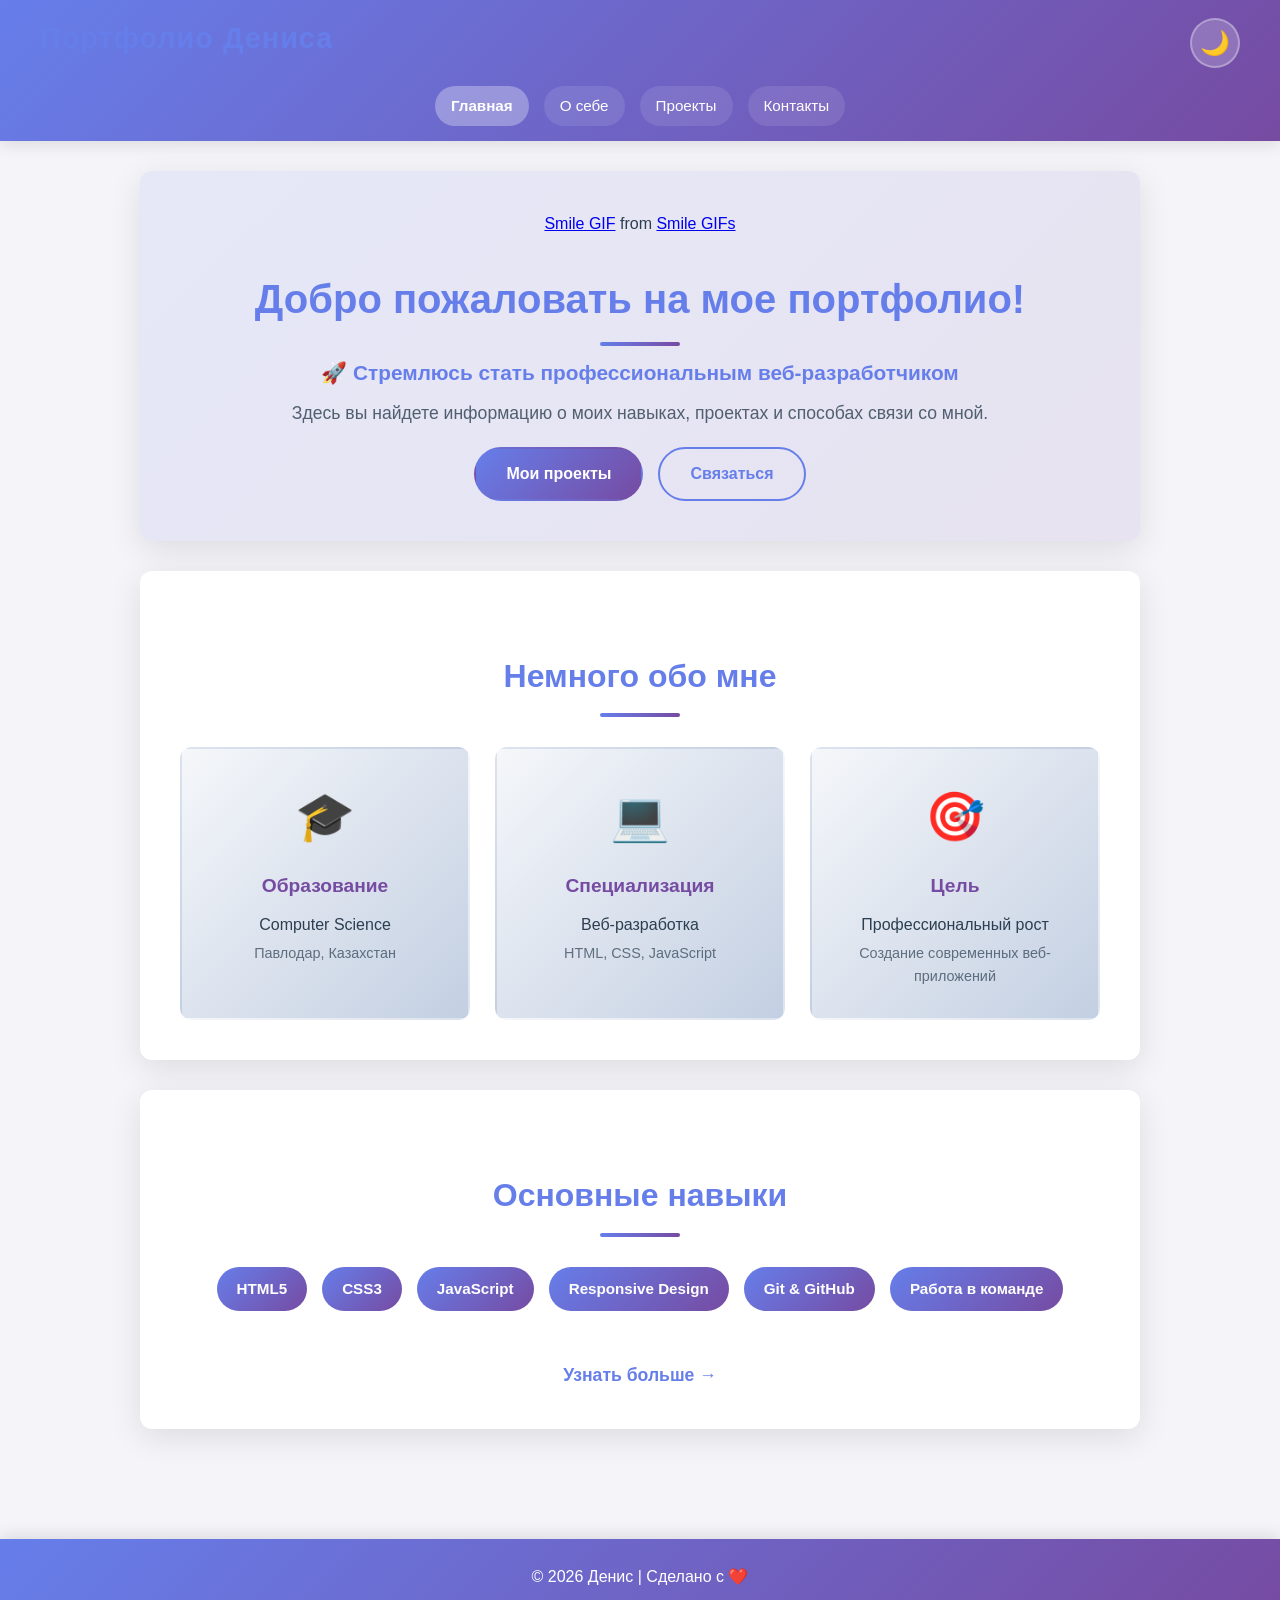
==== commit 55d95141: "Update index.html" ====
--- a/index.html
+++ b/index.html
@@ -25,11 +25,12 @@
     <main>
         <section class="greeting-section">
             <div class="greeting-content">
-                <div class="avatar-wrapper animate-fade-in">
-                    <img src="https://media1.tenor.com/m/xwKvSU1YrKIAAAAC/smile.gif"
-                        alt="Avatar"
-                        class="avatar-gif">
-                    </div>
+                <div class="tenor-gif-embed"
+                     data-postid="14340216892866210978" 
+                     data-share-method="host"
+                     data-aspect-ratio="1" 
+                     data-width="100%">
+                    <a href="https://tenor.com/view/smile-gif-14340216892866210978">Smile GIF</a> from <a href="https://tenor.com/search/smile-gifs">Smile GIFs</a>
                 </div>
                 <script type="text/javascript" async src="https://tenor.com/embed.js"></script>
                 <div class="greeting-text animate-slide-up">
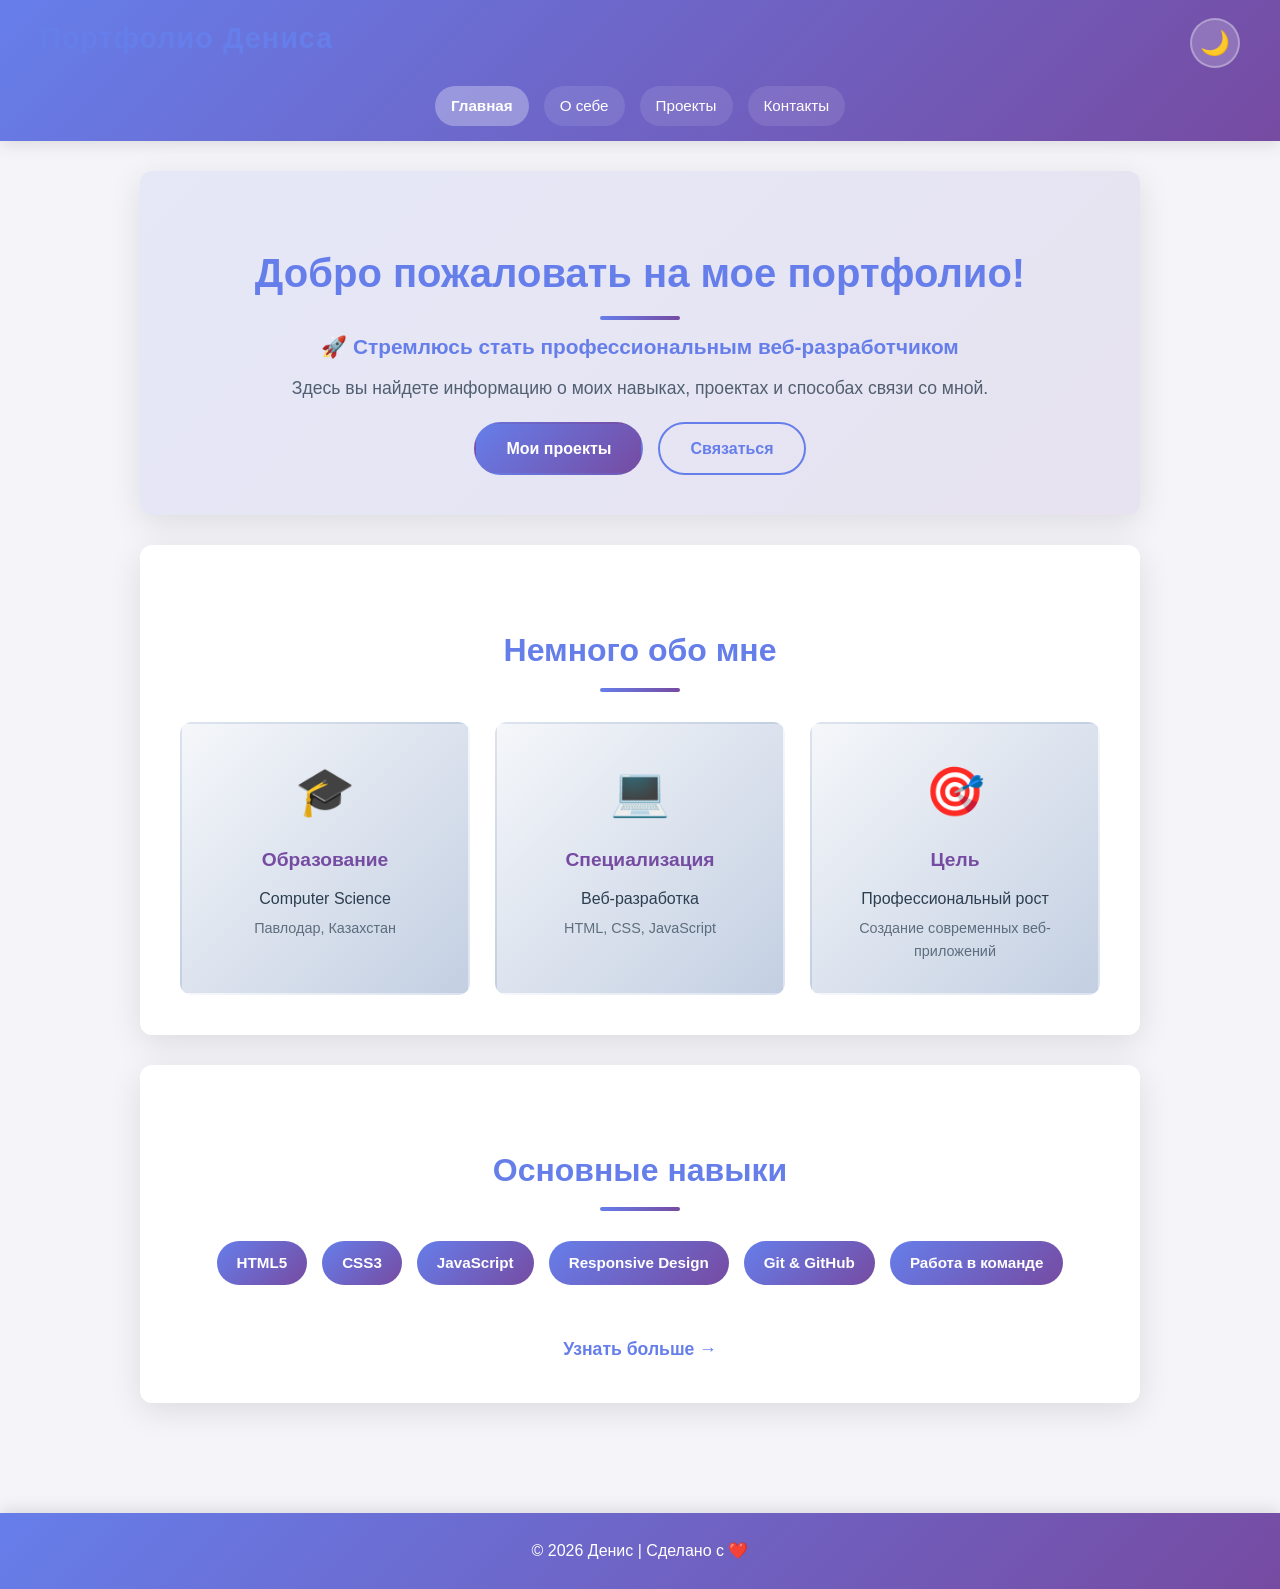
==== commit d0d729cc: "Update index.html" ====
--- a/index.html
+++ b/index.html
@@ -30,7 +30,6 @@
                      data-share-method="host"
                      data-aspect-ratio="1" 
                      data-width="100%">
-                    <a href="https://tenor.com/view/smile-gif-14340216892866210978">Smile GIF</a> from <a href="https://tenor.com/search/smile-gifs">Smile GIFs</a>
                 </div>
                 <script type="text/javascript" async src="https://tenor.com/embed.js"></script>
                 <div class="greeting-text animate-slide-up">
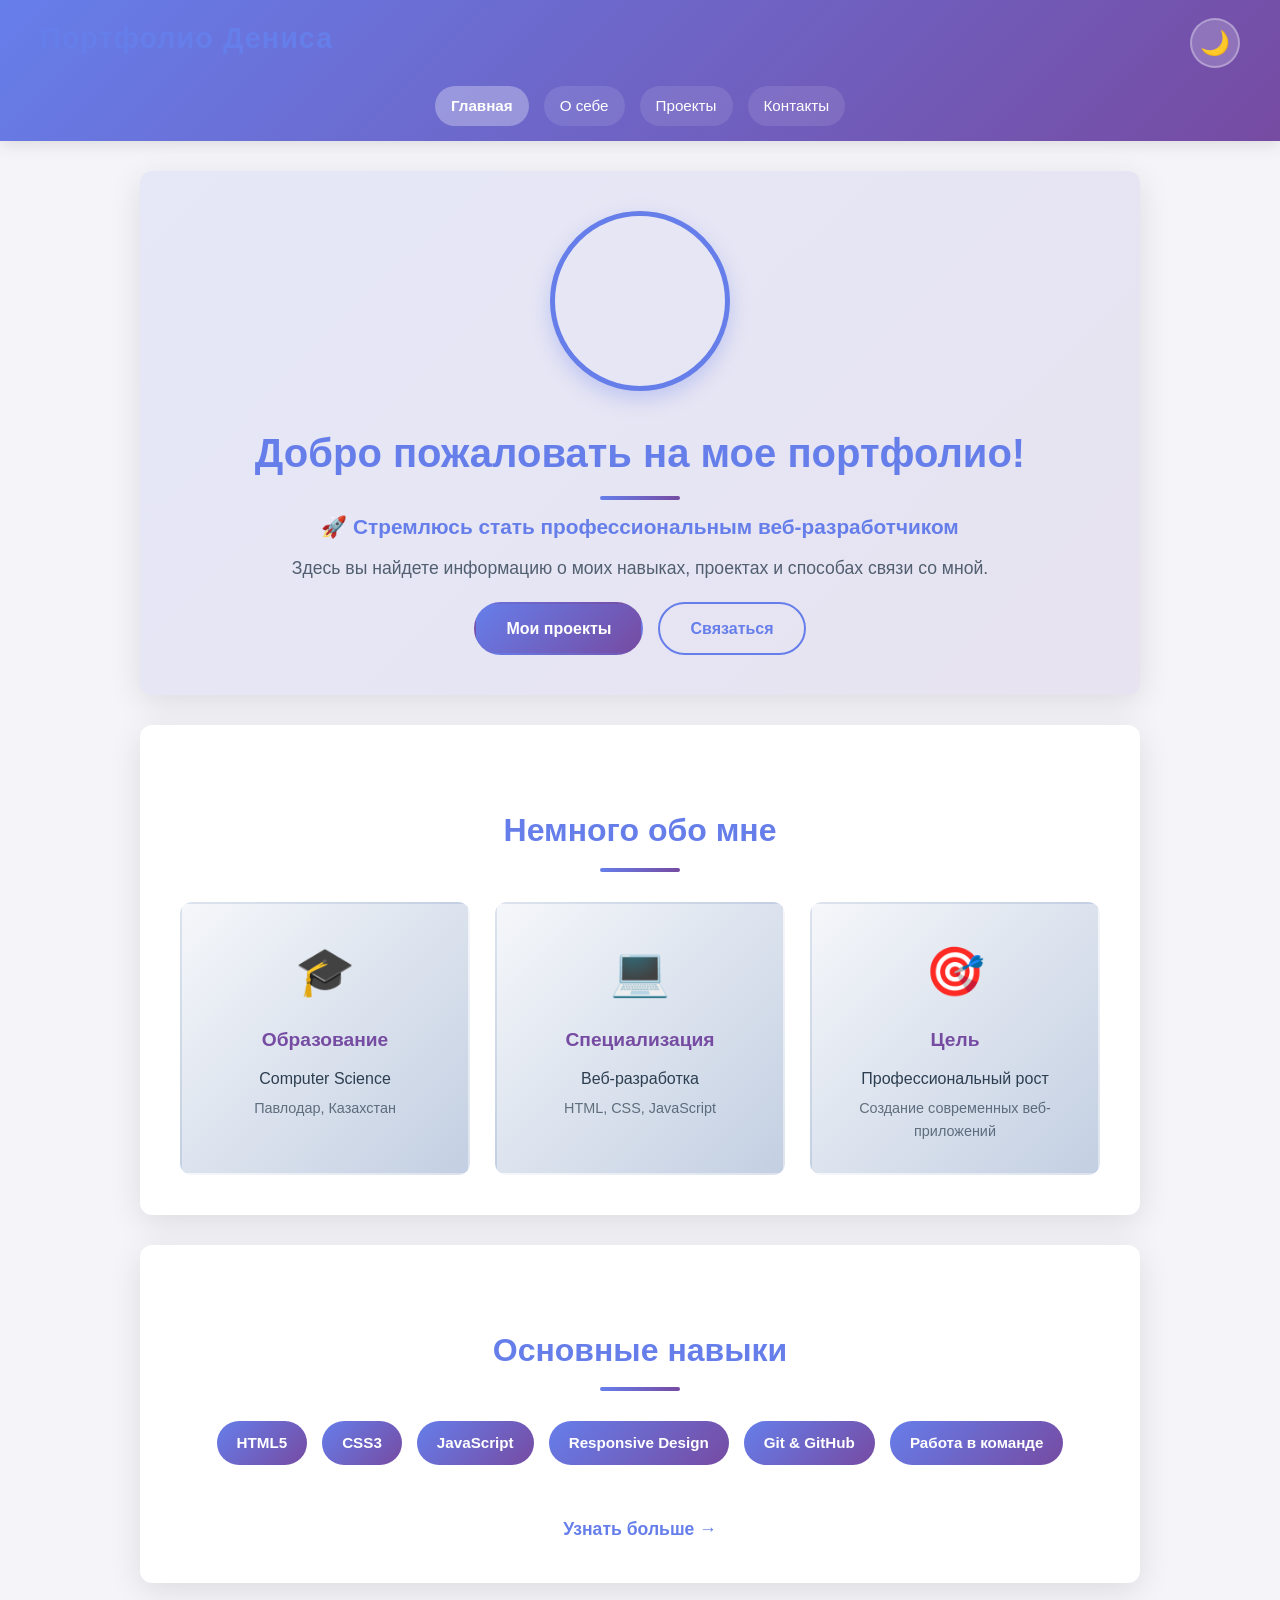
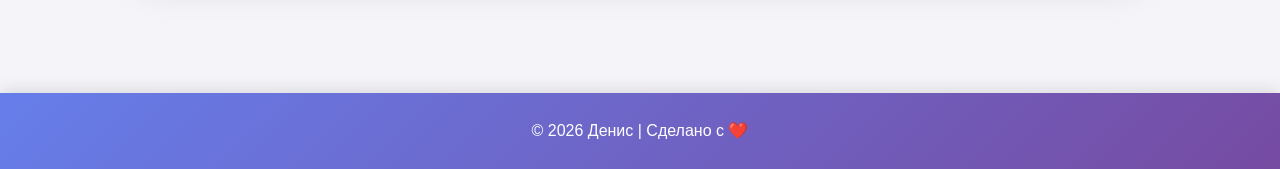
==== commit 0c665963: "Update index.html" ====
--- a/index.html
+++ b/index.html
@@ -25,11 +25,13 @@
     <main>
         <section class="greeting-section">
             <div class="greeting-content">
-                <div class="tenor-gif-embed"
-                     data-postid="14340216892866210978" 
-                     data-share-method="host"
-                     data-aspect-ratio="1" 
-                     data-width="100%">
+                <div class="avatar-wrapper animate-fade-in">
+                    <div class="tenor-gif-embed"
+                        data-postid="26255427" 
+                        data-share-method="host"
+                        data-aspect-ratio="0.884375" 
+                        data-width="100%">
+                    </div>
                 </div>
                 <script type="text/javascript" async src="https://tenor.com/embed.js"></script>
                 <div class="greeting-text animate-slide-up">
